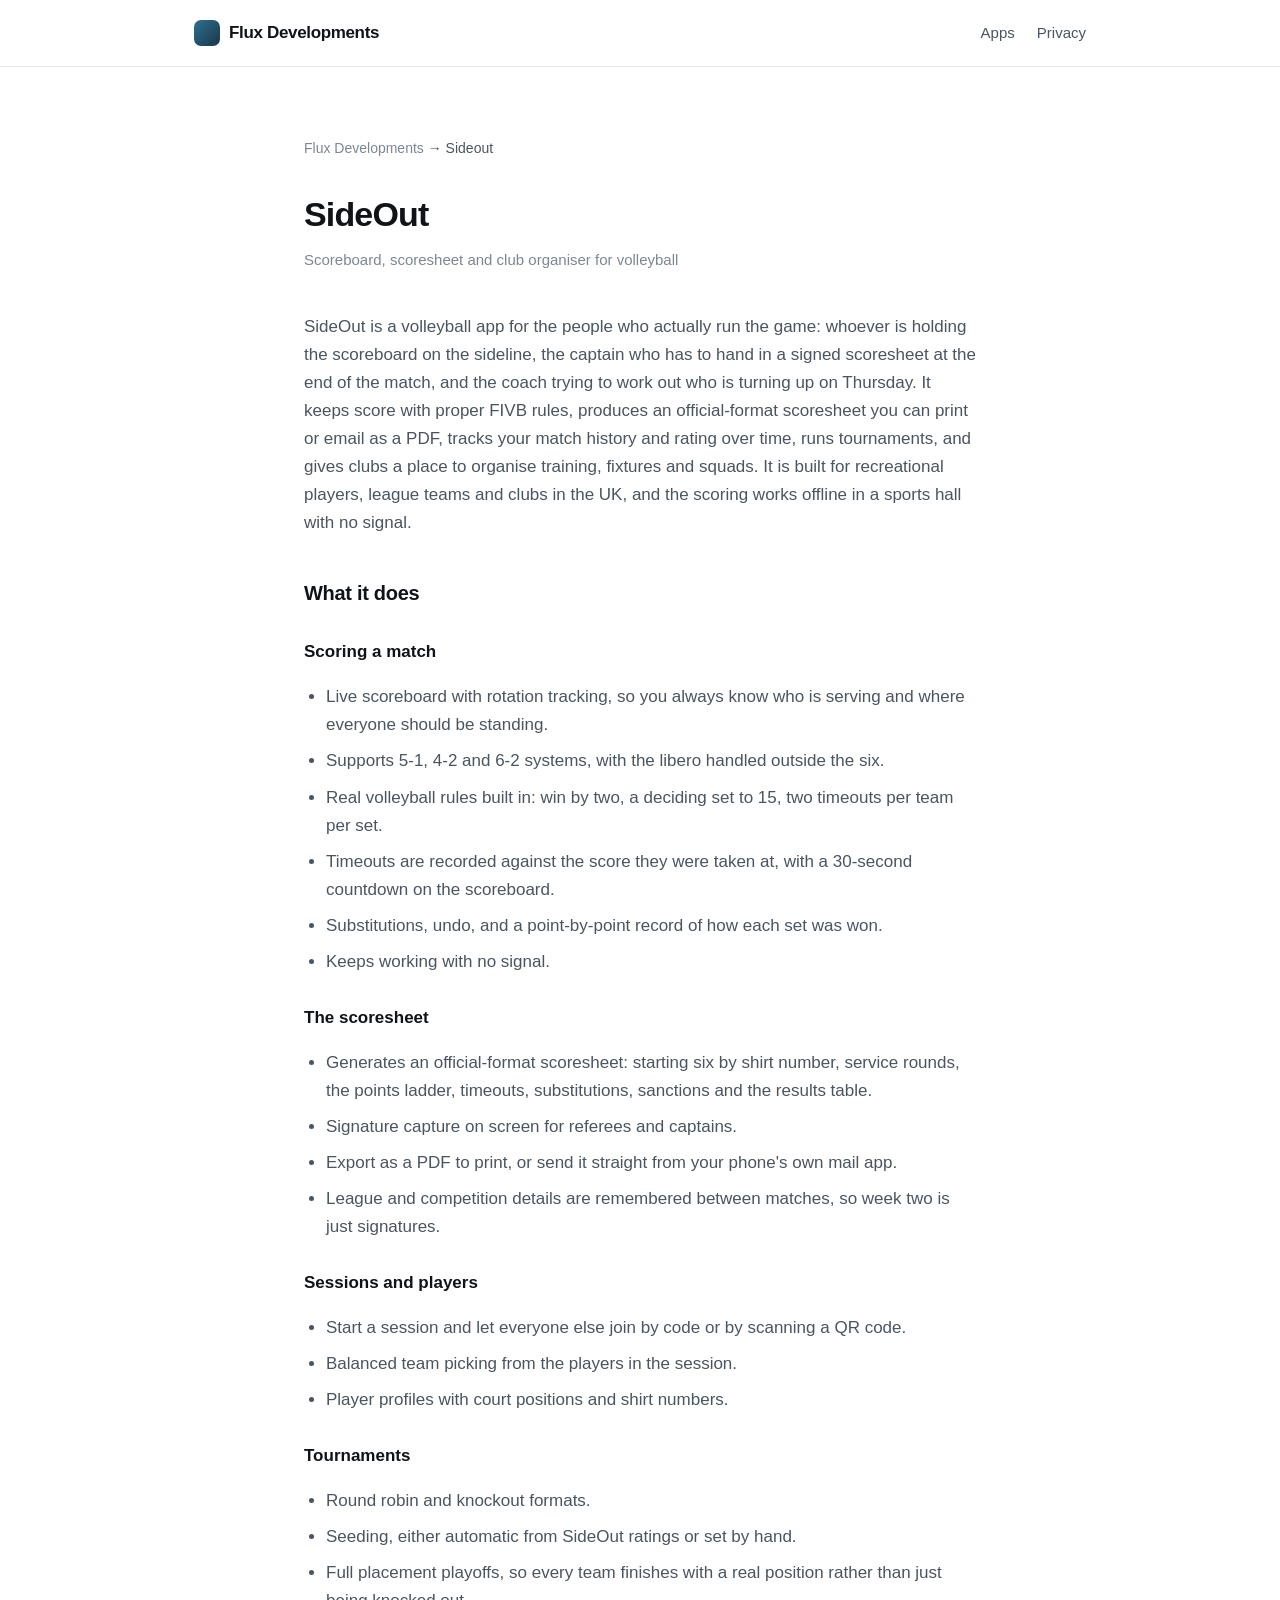
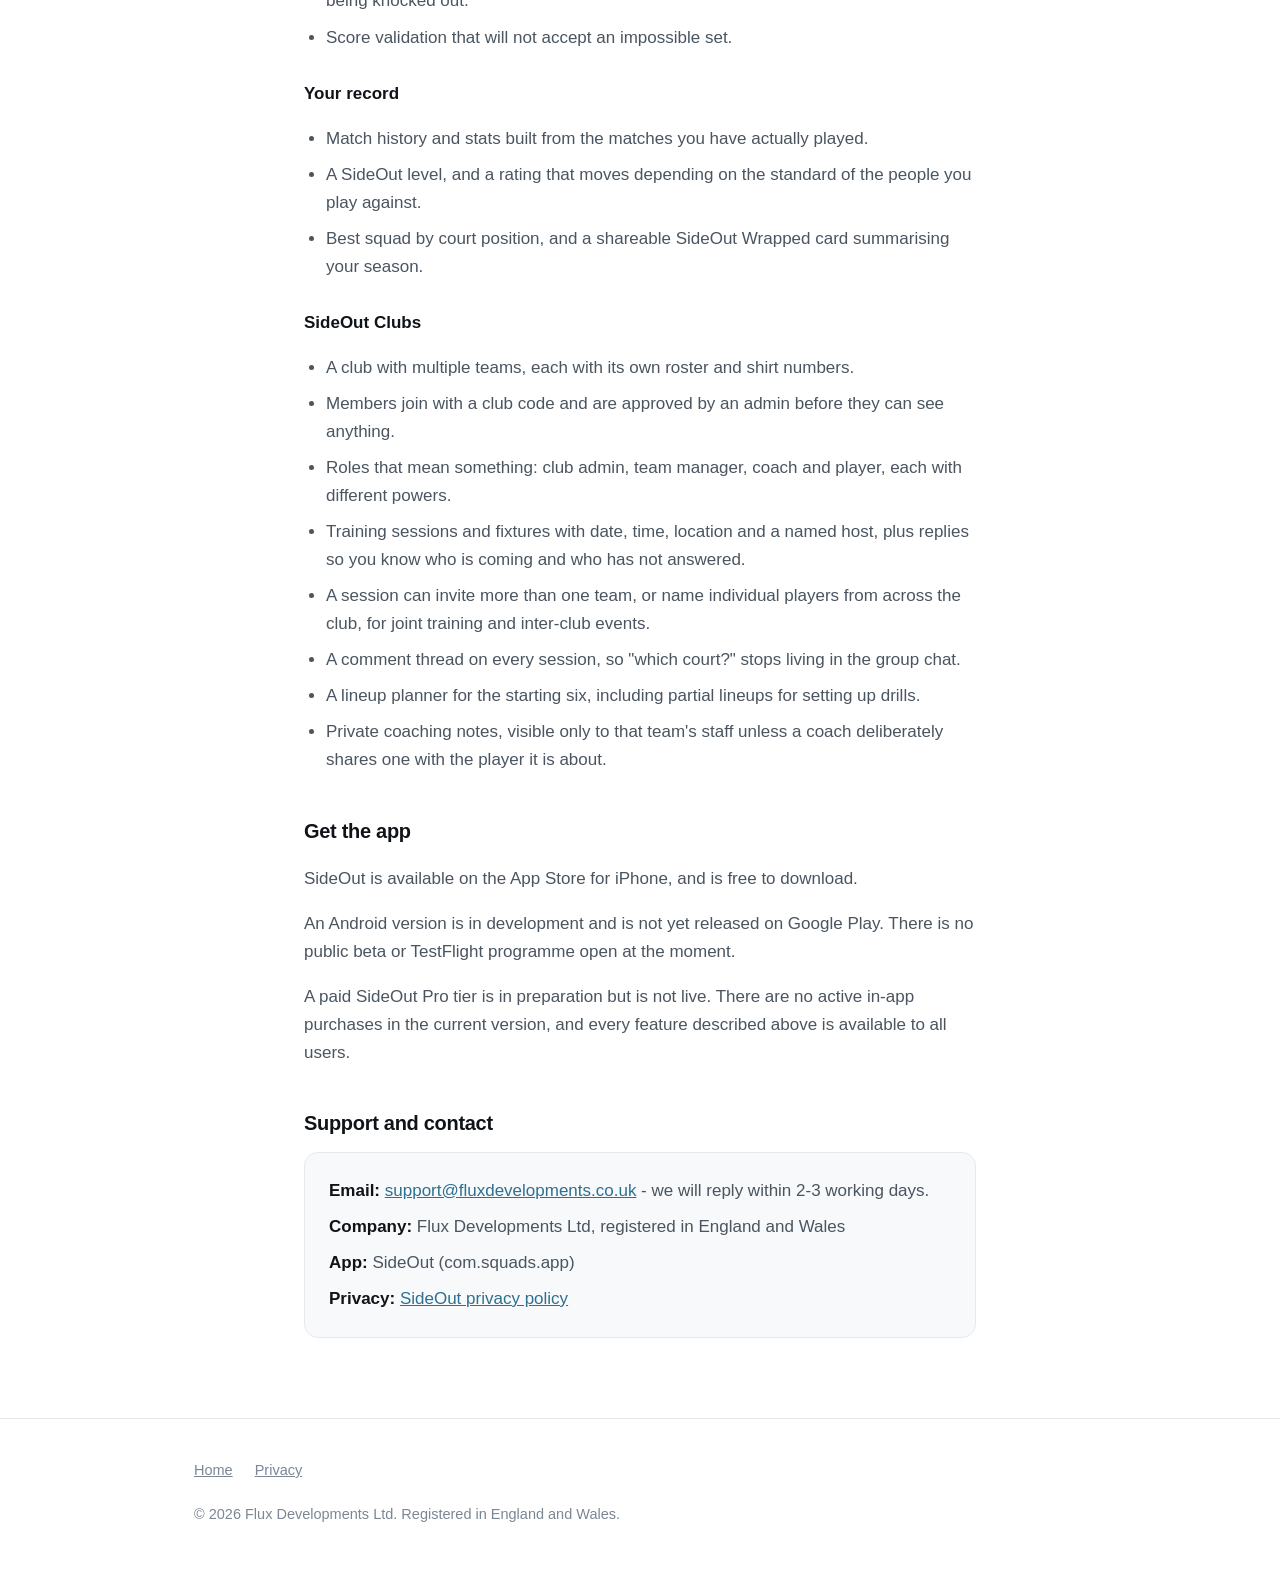
==== sideout/index.html @ fa2c95e2 "Flux Developments company site" ====
<!DOCTYPE html>
<html lang="en-GB">
<head>
<meta charset="utf-8">
<meta name="viewport" content="width=device-width, initial-scale=1">
<title>SideOut — Sideout</title>
<link rel="stylesheet" href="/style.css">
</head>
<body>
<header class="site-head">
  <div class="wrap">
    <a class="brand" href="/"><span class="mark"></span>Flux Developments</a>
    <nav class="nav">
      <a href="/#apps">Apps</a>
      <a href="/sideout/privacy/">Privacy</a>
    </nav>
  </div>
</header>
<main class="page">
  <div class="wrap narrow">
    <p class="crumb"><a href="/">Flux Developments</a> → Sideout</p>

    <h1>SideOut</h1>
    <p class="updated">Scoreboard, scoresheet and club organiser for volleyball</p>

    <p>SideOut is a volleyball app for the people who actually run the game: whoever is holding the scoreboard on the sideline, the captain who has to hand in a signed scoresheet at the end of the match, and the coach trying to work out who is turning up on Thursday. It keeps score with proper FIVB rules, produces an official-format scoresheet you can print or email as a PDF, tracks your match history and rating over time, runs tournaments, and gives clubs a place to organise training, fixtures and squads. It is built for recreational players, league teams and clubs in the UK, and the scoring works offline in a sports hall with no signal.</p>

    <h2>What it does</h2>

    <h3>Scoring a match</h3>
    <ul>
      <li>Live scoreboard with rotation tracking, so you always know who is serving and where everyone should be standing.</li>
      <li>Supports 5-1, 4-2 and 6-2 systems, with the libero handled outside the six.</li>
      <li>Real volleyball rules built in: win by two, a deciding set to 15, two timeouts per team per set.</li>
      <li>Timeouts are recorded against the score they were taken at, with a 30-second countdown on the scoreboard.</li>
      <li>Substitutions, undo, and a point-by-point record of how each set was won.</li>
      <li>Keeps working with no signal.</li>
    </ul>

    <h3>The scoresheet</h3>
    <ul>
      <li>Generates an official-format scoresheet: starting six by shirt number, service rounds, the points ladder, timeouts, substitutions, sanctions and the results table.</li>
      <li>Signature capture on screen for referees and captains.</li>
      <li>Export as a PDF to print, or send it straight from your phone's own mail app.</li>
      <li>League and competition details are remembered between matches, so week two is just signatures.</li>
    </ul>

    <h3>Sessions and players</h3>
    <ul>
      <li>Start a session and let everyone else join by code or by scanning a QR code.</li>
      <li>Balanced team picking from the players in the session.</li>
      <li>Player profiles with court positions and shirt numbers.</li>
    </ul>

    <h3>Tournaments</h3>
    <ul>
      <li>Round robin and knockout formats.</li>
      <li>Seeding, either automatic from SideOut ratings or set by hand.</li>
      <li>Full placement playoffs, so every team finishes with a real position rather than just being knocked out.</li>
      <li>Score validation that will not accept an impossible set.</li>
    </ul>

    <h3>Your record</h3>
    <ul>
      <li>Match history and stats built from the matches you have actually played.</li>
      <li>A SideOut level, and a rating that moves depending on the standard of the people you play against.</li>
      <li>Best squad by court position, and a shareable SideOut Wrapped card summarising your season.</li>
    </ul>

    <h3>SideOut Clubs</h3>
    <ul>
      <li>A club with multiple teams, each with its own roster and shirt numbers.</li>
      <li>Members join with a club code and are approved by an admin before they can see anything.</li>
      <li>Roles that mean something: club admin, team manager, coach and player, each with different powers.</li>
      <li>Training sessions and fixtures with date, time, location and a named host, plus replies so you know who is coming and who has not answered.</li>
      <li>A session can invite more than one team, or name individual players from across the club, for joint training and inter-club events.</li>
      <li>A comment thread on every session, so "which court?" stops living in the group chat.</li>
      <li>A lineup planner for the starting six, including partial lineups for setting up drills.</li>
      <li>Private coaching notes, visible only to that team's staff unless a coach deliberately shares one with the player it is about.</li>
    </ul>

    <h2>Get the app</h2>
    <p>SideOut is available on the App Store for iPhone, and is free to download.</p>
    <p>An Android version is in development and is not yet released on Google Play. There is no public beta or TestFlight programme open at the moment.</p>
    <p>A paid SideOut Pro tier is in preparation but is not live. There are no active in-app purchases in the current version, and every feature described above is available to all users.</p>

    <h2>Support and contact</h2>
    <div class="card">
      <p><strong>Email:</strong> <a href="mailto:support@fluxdevelopments.co.uk">support@fluxdevelopments.co.uk</a> - we will reply within 2-3 working days.</p>
      <p><strong>Company:</strong> Flux Developments Ltd, registered in England and Wales</p>
      <p><strong>App:</strong> SideOut (com.squads.app)</p>
      <p><strong>Privacy:</strong> <a href="/sideout/privacy/">SideOut privacy policy</a></p>
    </div>
  </div>
</main>
<footer class="site-foot">
  <div class="wrap">
    <div class="foot-row">
      <a href="/">Home</a>
      <a href="/sideout/privacy/">Privacy</a>
    </div>
    <div>© 2026 Flux Developments Ltd. Registered in England and Wales.</div>
  </div>
</footer>
</body>
</html>
---- style.css ----
:root {
  --ink: #101418;
  --ink-2: #4a5560;
  --ink-3: #7b8794;
  --line: #e6e9ec;
  --bg: #ffffff;
  --bg-soft: #f7f9fa;
  --accent: #2f6f8f;
  --mint: #4ecba4;
  --mint-dark: #2f9d7b;
  --sideout: #e07a3f;
  --radius: 14px;
  --wrap: 940px;
}

* { box-sizing: border-box; }

html { -webkit-text-size-adjust: 100%; }

body {
  margin: 0;
  background: var(--bg);
  color: var(--ink);
  font-family: -apple-system, BlinkMacSystemFont, "Segoe UI", Inter, Roboto, Helvetica, Arial, sans-serif;
  font-size: 17px;
  line-height: 1.65;
  -webkit-font-smoothing: antialiased;
}

.wrap { max-width: var(--wrap); margin: 0 auto; padding: 0 24px; }
.narrow { max-width: 720px; }

/* Header */
.site-head {
  border-bottom: 1px solid var(--line);
  position: sticky; top: 0; background: rgba(255,255,255,.92);
  backdrop-filter: saturate(180%) blur(12px); z-index: 10;
}
.site-head .wrap {
  display: flex; align-items: center; justify-content: space-between;
  height: 66px; gap: 20px;
}
.brand {
  font-weight: 700; letter-spacing: -.02em; font-size: 17px;
  text-decoration: none; color: var(--ink); display: flex; align-items: center; gap: 9px;
}
.brand .mark {
  width: 26px; height: 26px; border-radius: 7px; flex: none;
  background: linear-gradient(135deg, var(--accent), #17384a);
}
.nav { display: flex; gap: 22px; }
.nav a {
  color: var(--ink-2); text-decoration: none; font-size: 15px; font-weight: 500;
}
.nav a:hover { color: var(--ink); }

/* Hero */
.hero { padding: 84px 0 64px; }
.hero h1 {
  font-size: clamp(34px, 5.5vw, 50px); line-height: 1.1; letter-spacing: -.03em;
  margin: 0 0 20px; font-weight: 700; max-width: 17ch;
}
.hero p {
  font-size: clamp(17px, 2.2vw, 20px); color: var(--ink-2);
  max-width: 56ch; margin: 0;
}

/* Sections */
.section { padding: 56px 0; border-top: 1px solid var(--line); }
.section h2 {
  font-size: 13px; text-transform: uppercase; letter-spacing: .1em;
  color: var(--ink-3); font-weight: 600; margin: 0 0 28px;
}

/* App cards */
.apps { display: grid; gap: 20px; grid-template-columns: repeat(auto-fit, minmax(300px, 1fr)); }
.app-card {
  border: 1px solid var(--line); border-radius: var(--radius);
  padding: 28px; text-decoration: none; color: inherit; display: block;
  background: var(--bg); transition: border-color .18s ease, transform .18s ease;
}
.app-card:hover { border-color: var(--ink-3); transform: translateY(-2px); }
.app-icon {
  width: 46px; height: 46px; border-radius: 11px; display: grid; place-items: center;
  font-size: 23px; margin-bottom: 16px;
}
.app-card h3 { margin: 0 0 6px; font-size: 20px; letter-spacing: -.02em; }
.app-card .tag {
  display: inline-block; font-size: 12px; font-weight: 600; letter-spacing: .04em;
  text-transform: uppercase; color: var(--ink-3); margin-bottom: 12px;
}
.app-card p { margin: 0 0 16px; color: var(--ink-2); font-size: 15.5px; }
.app-links { font-size: 14px; color: var(--ink-3); }

/* Content pages */
.page { padding: 56px 0 80px; }
.page h1 { font-size: 34px; letter-spacing: -.025em; margin: 0 0 6px; }
.page .updated { color: var(--ink-3); font-size: 15px; margin: 0 0 40px; }
.page h2 {
  font-size: 20px; letter-spacing: -.015em; margin: 40px 0 12px; font-weight: 650;
}
.page h3 { font-size: 17px; margin: 28px 0 8px; font-weight: 650; }
.page p, .page li { color: var(--ink-2); }
.page ul { padding-left: 22px; }
.page li { margin-bottom: 8px; }
.page a { color: var(--accent); }
.page strong { color: var(--ink); font-weight: 620; }

.crumb { font-size: 14px; color: var(--ink-3); margin-bottom: 26px; }
.crumb a { color: var(--ink-3); text-decoration: none; }
.crumb a:hover { color: var(--ink); }

/* Info box */
.card {
  border: 1px solid var(--line); border-radius: var(--radius);
  padding: 24px; background: var(--bg-soft);
}
.card p { margin: 0 0 8px; }
.card p:last-child { margin: 0; }

/* Footer */
.site-foot {
  border-top: 1px solid var(--line); padding: 40px 0 60px;
  color: var(--ink-3); font-size: 14.5px;
}
.site-foot a { color: var(--ink-3); }
.site-foot .foot-row {
  display: flex; flex-wrap: wrap; gap: 8px 22px; margin-bottom: 20px;
}

@media (max-width: 560px) {
  body { font-size: 16px; }
  .hero { padding: 56px 0 44px; }
  .nav { gap: 16px; }
  .nav a { font-size: 14px; }
}
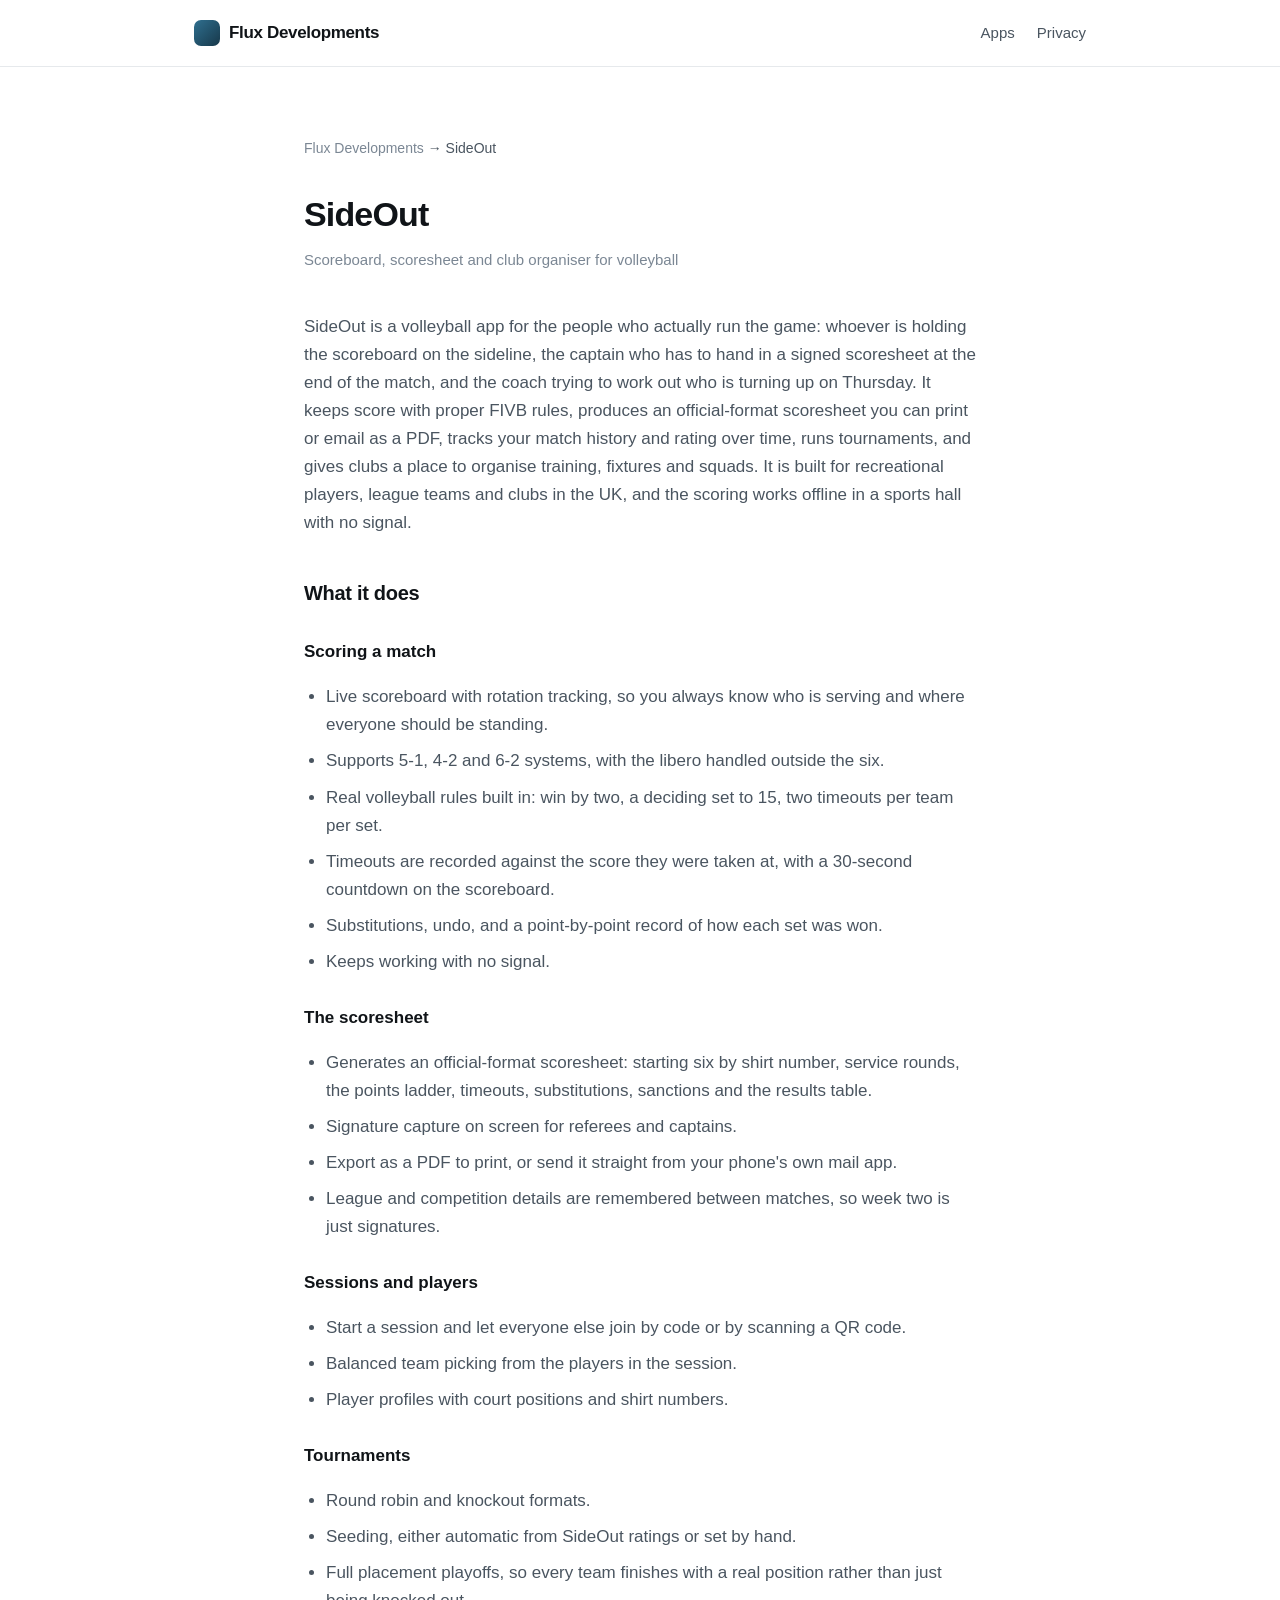
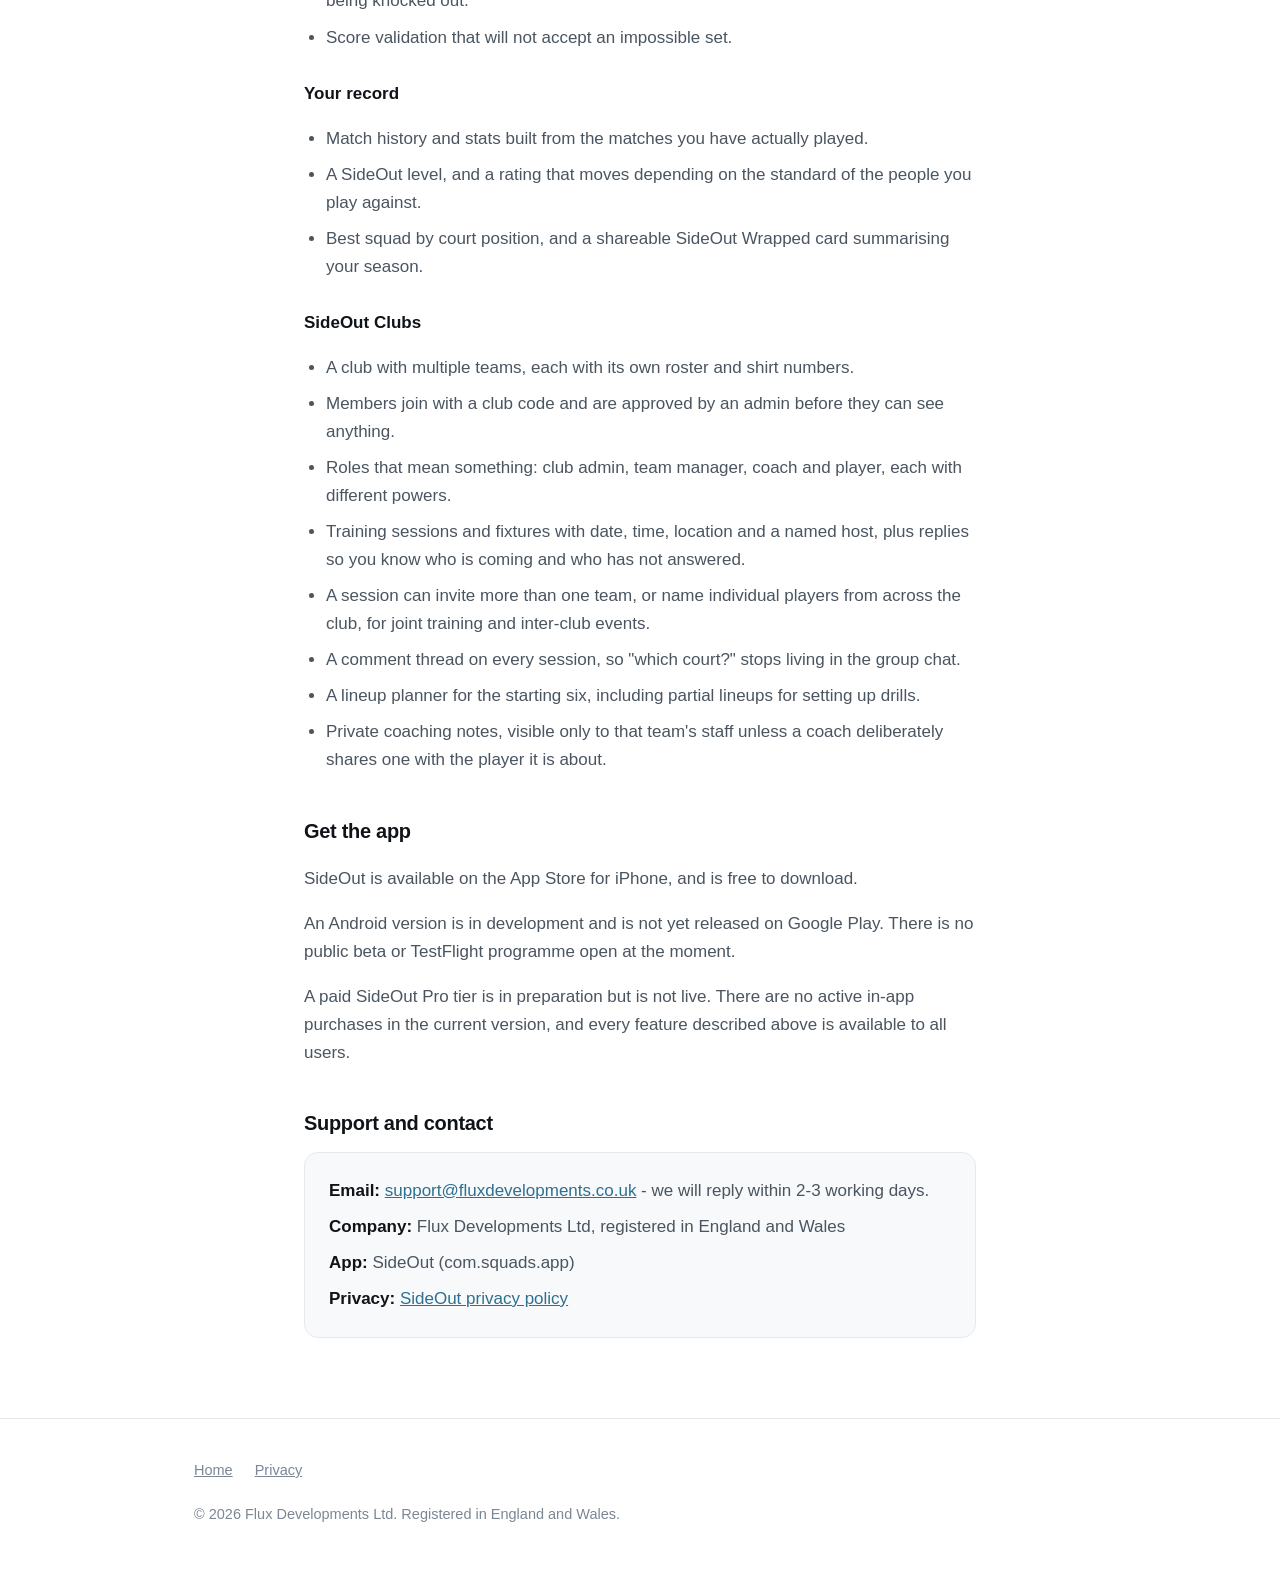
==== commit b5f4cd63: "Sideout pages, company details, ignore .DS_Store" ====
--- a/sideout/index.html
+++ b/sideout/index.html
@@ -3,7 +3,7 @@
 <head>
 <meta charset="utf-8">
 <meta name="viewport" content="width=device-width, initial-scale=1">
-<title>SideOut — Sideout</title>
+<title>SideOut — volleyball scoreboard, scoresheet and club organiser</title>
 <link rel="stylesheet" href="/style.css">
 </head>
 <body>
@@ -18,7 +18,7 @@
 </header>
 <main class="page">
   <div class="wrap narrow">
-    <p class="crumb"><a href="/">Flux Developments</a> → Sideout</p>
+    <p class="crumb"><a href="/">Flux Developments</a> → SideOut</p>
 
     <h1>SideOut</h1>
     <p class="updated">Scoreboard, scoresheet and club organiser for volleyball</p>
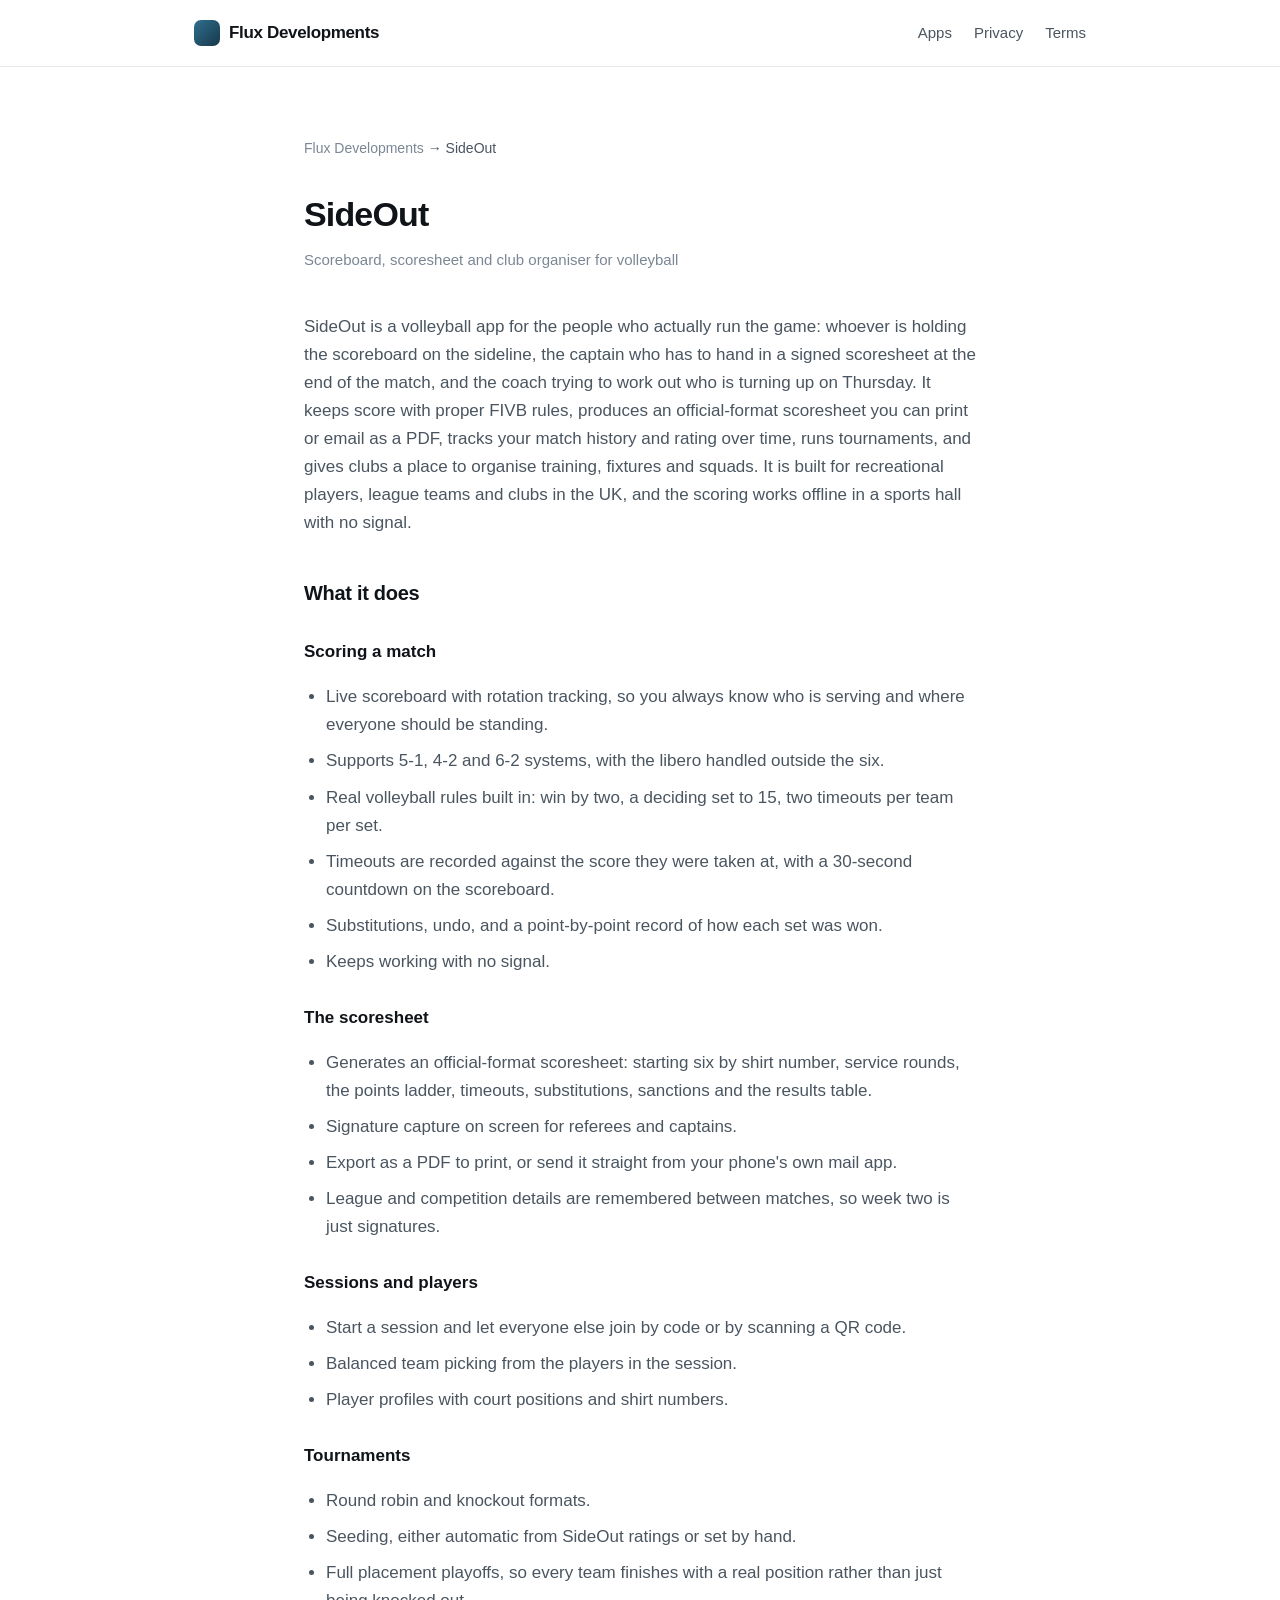
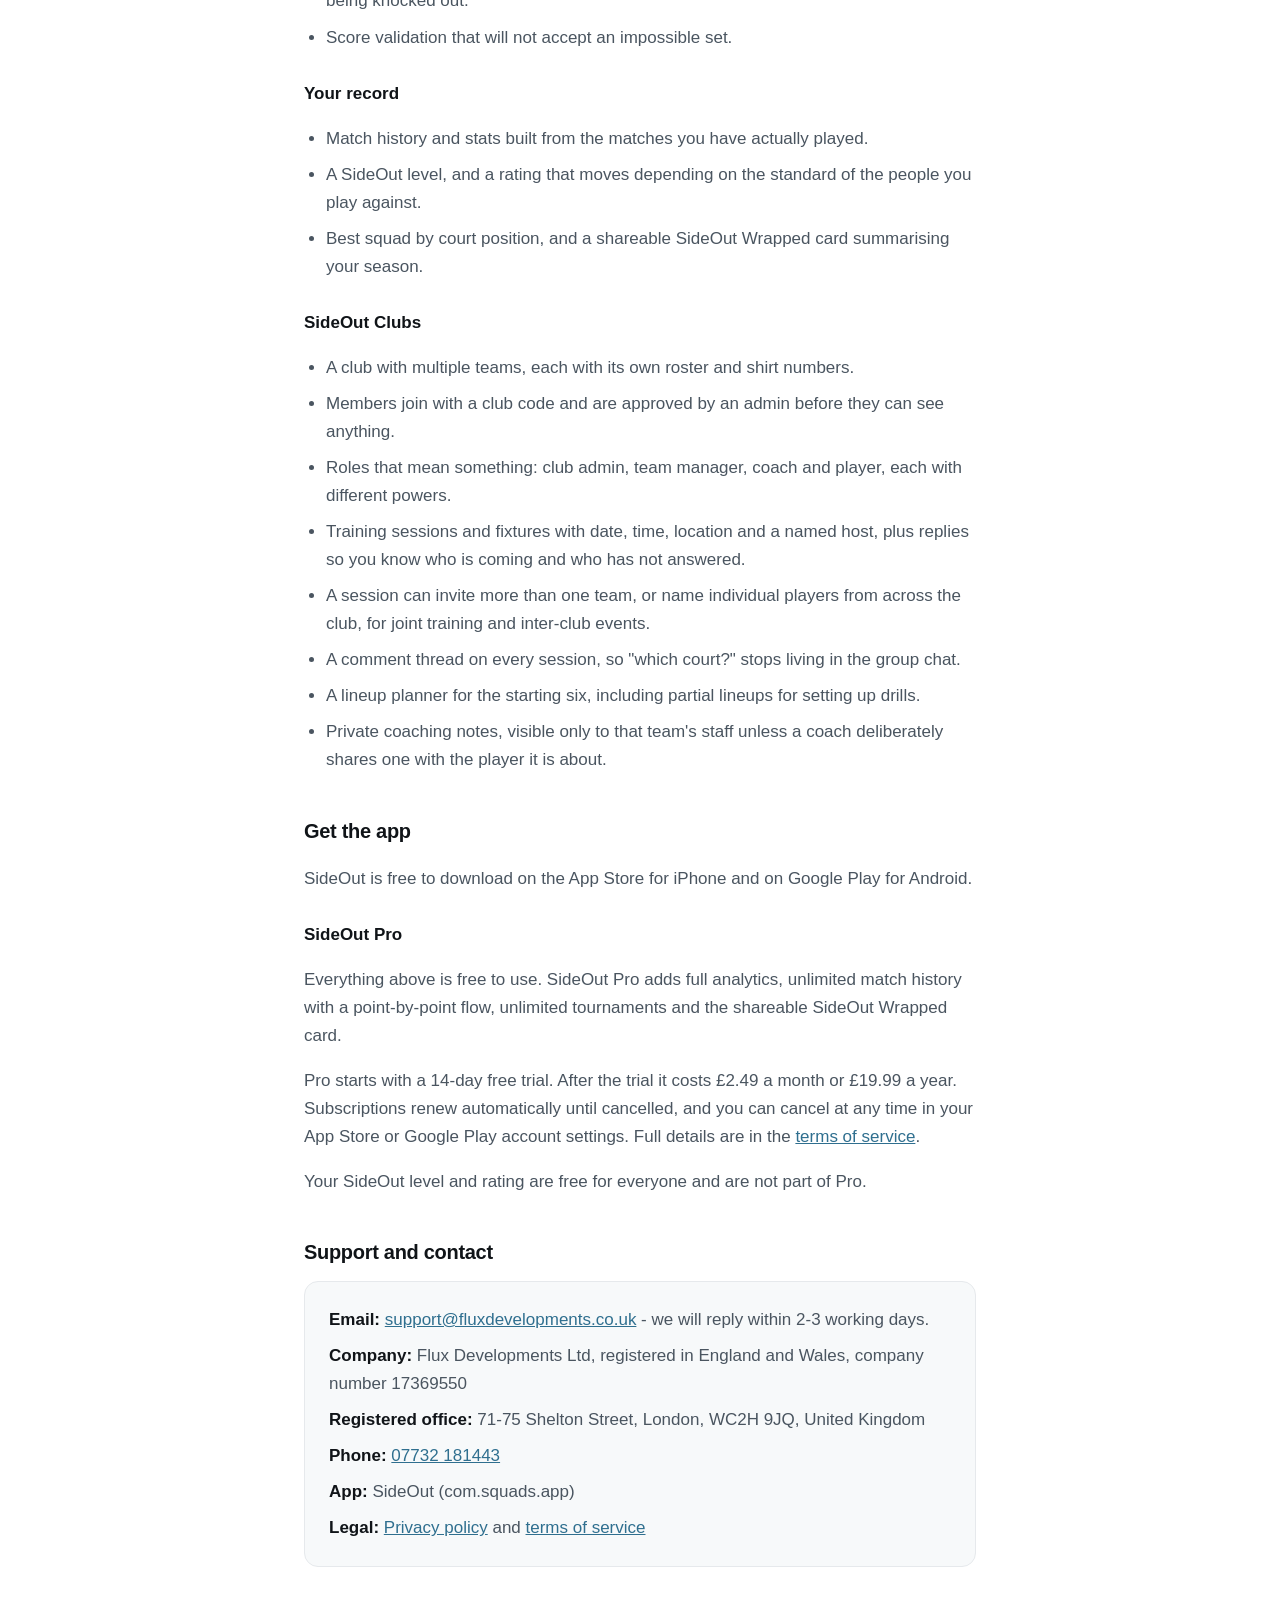
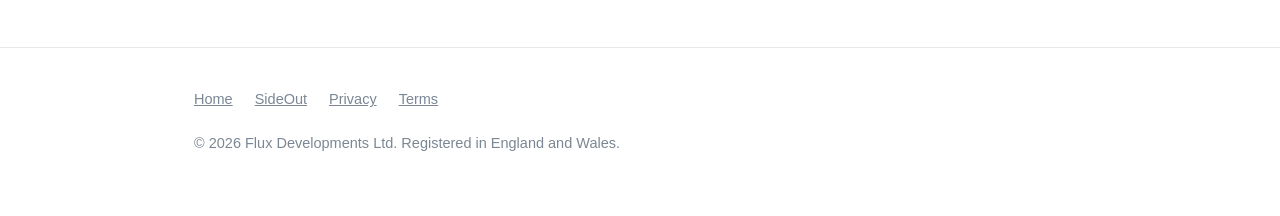
==== commit 21b11eb6: "Business phone, SideOut terms, updated availability" ====
--- a/sideout/index.html
+++ b/sideout/index.html
@@ -13,6 +13,7 @@
     <nav class="nav">
       <a href="/#apps">Apps</a>
       <a href="/sideout/privacy/">Privacy</a>
+      <a href="/sideout/terms/">Terms</a>
     </nav>
   </div>
 </header>
@@ -80,16 +81,21 @@
     </ul>
 
     <h2>Get the app</h2>
-    <p>SideOut is available on the App Store for iPhone, and is free to download.</p>
-    <p>An Android version is in development and is not yet released on Google Play. There is no public beta or TestFlight programme open at the moment.</p>
-    <p>A paid SideOut Pro tier is in preparation but is not live. There are no active in-app purchases in the current version, and every feature described above is available to all users.</p>
+    <p>SideOut is free to download on the App Store for iPhone and on Google Play for Android.</p>
+
+    <h3>SideOut Pro</h3>
+    <p>Everything above is free to use. SideOut Pro adds full analytics, unlimited match history with a point-by-point flow, unlimited tournaments and the shareable SideOut Wrapped card.</p>
+    <p>Pro starts with a 14-day free trial. After the trial it costs £2.49 a month or £19.99 a year. Subscriptions renew automatically until cancelled, and you can cancel at any time in your App Store or Google Play account settings. Full details are in the <a href="/sideout/terms/">terms of service</a>.</p>
+    <p>Your SideOut level and rating are free for everyone and are not part of Pro.</p>
 
     <h2>Support and contact</h2>
     <div class="card">
       <p><strong>Email:</strong> <a href="mailto:support@fluxdevelopments.co.uk">support@fluxdevelopments.co.uk</a> - we will reply within 2-3 working days.</p>
-      <p><strong>Company:</strong> Flux Developments Ltd, registered in England and Wales</p>
+      <p><strong>Company:</strong> Flux Developments Ltd, registered in England and Wales, company number 17369550</p>
+      <p><strong>Registered office:</strong> 71-75 Shelton Street, London, WC2H 9JQ, United Kingdom</p>
+      <p><strong>Phone:</strong> <a href="tel:+447732181443">07732 181443</a></p>
       <p><strong>App:</strong> SideOut (com.squads.app)</p>
-      <p><strong>Privacy:</strong> <a href="/sideout/privacy/">SideOut privacy policy</a></p>
+      <p><strong>Legal:</strong> <a href="/sideout/privacy/">Privacy policy</a> and <a href="/sideout/terms/">terms of service</a></p>
     </div>
   </div>
 </main>
@@ -97,7 +103,9 @@
   <div class="wrap">
     <div class="foot-row">
       <a href="/">Home</a>
+      <a href="/sideout/">SideOut</a>
       <a href="/sideout/privacy/">Privacy</a>
+      <a href="/sideout/terms/">Terms</a>
     </div>
     <div>© 2026 Flux Developments Ltd. Registered in England and Wales.</div>
   </div>
